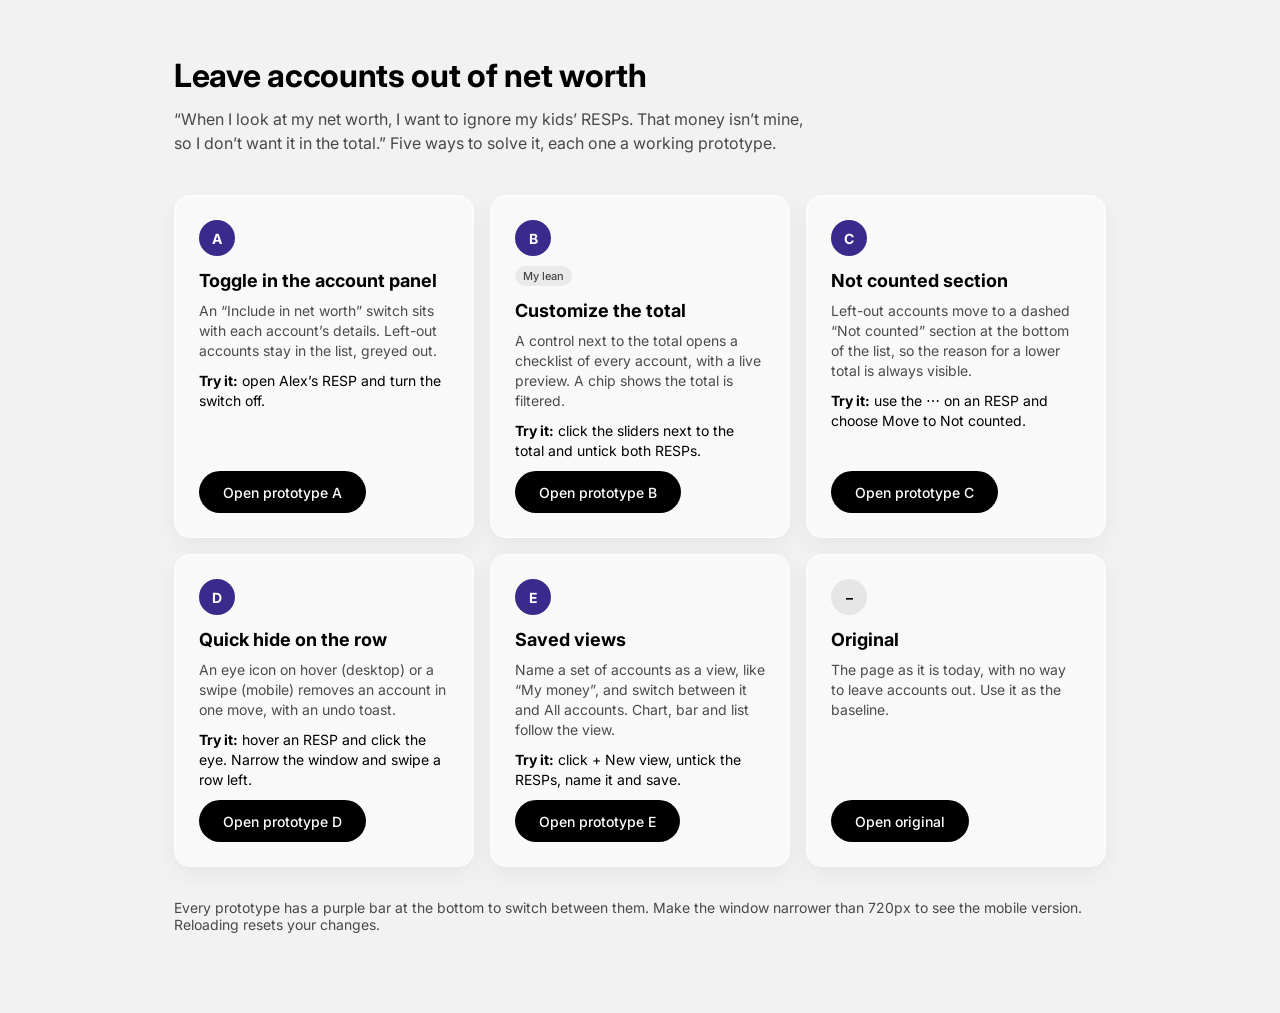
==== prototypes.html @ 56f31097 "Prototype five ways to leave accounts out of net worth A: switch in the account panel. B: customize-" ====
<!doctype html>
<html lang="en">
<head>
  <meta charset="utf-8">
  <meta name="viewport" content="width=device-width, initial-scale=1">
  <title>Exclude accounts prototypes</title>
  <link rel="preconnect" href="https://fonts.googleapis.com">
  <link rel="stylesheet" href="https://fonts.googleapis.com/css2?family=Inter:wght@400;500;700&display=swap">
  <link rel="stylesheet" href="styles.css">
  <style>
    .launcher { max-width: 980px; margin: 0 auto; padding: 56px 24px 80px; }
    .launcher h1 { font-size: 32px; font-weight: 700; letter-spacing: -0.3px; }
    .problem { max-width: 640px; margin-top: 12px; font-size: 16px; line-height: 24px; color: var(--text-muted); }
    .grid { display: grid; grid-template-columns: repeat(auto-fill, minmax(280px, 1fr)); gap: 16px; margin-top: 40px; }
    .proto { display: flex; flex-direction: column; gap: 10px; padding: 24px; }
    .proto .letter {
      width: 36px; height: 36px; display: grid; place-items: center;
      border-radius: 50%; background: #3a2a8c; color: #fff; font-weight: 700;
    }
    .proto.is-original .letter { background: rgba(0, 0, 0, 0.08); color: var(--text); }
    .proto h2 { font-size: 18px; font-weight: 700; margin-top: 4px; }
    .proto p { font-size: 14px; line-height: 20px; color: var(--text-muted); }
    .proto .try { color: var(--text); }
    .proto .try b { font-weight: 700; }
    .proto .btn-dark { margin-top: auto; align-self: flex-start; display: inline-flex; align-items: center; text-decoration: none; }
    .proto .meta { display: flex; gap: 6px; flex-wrap: wrap; }
    .proto .tag { margin: 0; }
    .tip { margin-top: 32px; font-size: 14px; color: var(--text-muted); }
  </style>
</head>
<body>
  <main class="launcher">
    <h1>Leave accounts out of net worth</h1>
    <p class="problem">“When I look at my net worth, I want to ignore my kids’ RESPs. That money isn’t mine, so I don’t want it in the total.” Five ways to solve it, each one a working prototype.</p>

    <div class="grid">
      <article class="card proto">
        <span class="letter">A</span>
        <h2>Toggle in the account panel</h2>
        <p>An “Include in net worth” switch sits with each account’s details. Left-out accounts stay in the list, greyed out.</p>
        <p class="try"><b>Try it:</b> open Alex’s RESP and turn the switch off.</p>
        <a class="btn-dark" href="index.html?v=a">Open prototype A</a>
      </article>

      <article class="card proto">
        <span class="letter">B</span>
        <div class="meta"><span class="tag">My lean</span></div>
        <h2>Customize the total</h2>
        <p>A control next to the total opens a checklist of every account, with a live preview. A chip shows the total is filtered.</p>
        <p class="try"><b>Try it:</b> click the sliders next to the total and untick both RESPs.</p>
        <a class="btn-dark" href="index.html?v=b">Open prototype B</a>
      </article>

      <article class="card proto">
        <span class="letter">C</span>
        <h2>Not counted section</h2>
        <p>Left-out accounts move to a dashed “Not counted” section at the bottom of the list, so the reason for a lower total is always visible.</p>
        <p class="try"><b>Try it:</b> use the ⋯ on an RESP and choose Move to Not counted.</p>
        <a class="btn-dark" href="index.html?v=c">Open prototype C</a>
      </article>

      <article class="card proto">
        <span class="letter">D</span>
        <h2>Quick hide on the row</h2>
        <p>An eye icon on hover (desktop) or a swipe (mobile) removes an account in one move, with an undo toast.</p>
        <p class="try"><b>Try it:</b> hover an RESP and click the eye. Narrow the window and swipe a row left.</p>
        <a class="btn-dark" href="index.html?v=d">Open prototype D</a>
      </article>

      <article class="card proto">
        <span class="letter">E</span>
        <h2>Saved views</h2>
        <p>Name a set of accounts as a view, like “My money”, and switch between it and All accounts. Chart, bar and list follow the view.</p>
        <p class="try"><b>Try it:</b> click + New view, untick the RESPs, name it and save.</p>
        <a class="btn-dark" href="index.html?v=e">Open prototype E</a>
      </article>

      <article class="card proto is-original">
        <span class="letter">–</span>
        <h2>Original</h2>
        <p>The page as it is today, with no way to leave accounts out. Use it as the baseline.</p>
        <a class="btn-dark" href="index.html?v=original">Open original</a>
      </article>
    </div>

    <p class="tip">Every prototype has a purple bar at the bottom to switch between them. Make the window narrower than 720px to see the mobile version. Reloading resets your changes.</p>
  </main>
</body>
</html>
---- styles.css ----
/* Values below were measured from the live Wealthsimple net worth page.
   Wealthsimple Sans is their own font, so Inter stands in for it. */

:root {
  --font: "Wealthsimple Sans", "Inter", -apple-system, BlinkMacSystemFont, sans-serif;

  --page-bg: #f2f2f2;
  --card-bg: #f9f9f9;
  --card-border: #ffffff;
  --card-shadow: 0 8px 24px rgba(0, 0, 0, 0.05);
  --radius-card: 16px;

  --text: #000000;
  --text-strong: #1a1a1a;
  --text-muted: rgba(0, 0, 0, 0.7);
  --text-subtle: rgba(0, 0, 0, 0.5);
  --divider: rgba(0, 0, 0, 0.06);

  --pill-shadow:
    -1.33px 0 0 -0.83px #a0a0a0,
    1.33px 0 0 -0.83px #a0a0a0,
    0 0 0 0.5px #d7d7d7,
    0 6.5px 6px 0.5px rgba(0, 0, 0, 0.016);

  --chart-line: #2f7d3a;
  --notification: #c02416;

  --sidebar-w: 64px;
  --content-w: 760px;
}

* { box-sizing: border-box; }

body {
  margin: 0;
  font-family: var(--font);
  font-size: 14px;
  color: var(--text);
  background: var(--page-bg);
  -webkit-font-smoothing: antialiased;
}

button { font: inherit; color: inherit; cursor: pointer; }
h1, h2, h3, p { margin: 0; }

svg {
  width: 20px;
  height: 20px;
  fill: none;
  stroke: currentColor;
  stroke-width: 1.8;
  stroke-linecap: round;
  stroke-linejoin: round;
  flex-shrink: 0;
}
svg.filled { fill: currentColor; stroke: none; }

/* ---------- Sidebar (desktop) ---------- */

.sidebar {
  position: fixed;
  inset: 0 auto 0 0;
  width: var(--sidebar-w);
  display: flex;
  flex-direction: column;
  align-items: center;
  padding: 24px 0;
  gap: 32px;
}
.logo {
  font-family: Georgia, "Times New Roman", serif;
  font-weight: 700;
  font-size: 30px;
  color: var(--text);
  text-decoration: none;
  letter-spacing: -3px;
}
.sidebar-icons, .sidebar-bottom {
  display: flex;
  flex-direction: column;
  align-items: center;
  gap: 14px;
}
.sidebar-bottom { margin-top: auto; }
.nav-icon {
  position: relative;
  width: 36px;
  height: 36px;
  display: grid;
  place-items: center;
  border: 0;
  border-radius: 10px;
  background: transparent;
}
.nav-icon svg { width: 18px; height: 18px; }
.nav-icon:hover, .nav-icon.is-active { background: rgba(0, 0, 0, 0.06); }
.nav-icon.has-dot::after {
  content: "";
  position: absolute;
  top: 6px;
  right: 7px;
  width: 7px;
  height: 7px;
  border-radius: 50%;
  background: var(--notification);
}
.avatar {
  width: 24px;
  height: 24px;
  border-radius: 50%;
  display: grid;
  place-items: center;
  font-size: 11px;
  font-weight: 700;
  color: #fff;
  background: #7c6cf2;
  box-shadow: 0 0 0 5px #fff;
  margin-top: 8px;
}

/* ---------- Page layout ---------- */

.page { padding: 24px 32px 64px calc(var(--sidebar-w) + 32px); }
.page-title { font-size: 16px; font-weight: 700; line-height: 22px; margin-bottom: 48px; }

.layout { display: flex; gap: 32px; align-items: flex-start; }
.content { flex: 0 1 var(--content-w); min-width: 0; display: flex; flex-direction: column; gap: 48px; }
.aside { flex: 0 0 340px; margin-left: auto; position: sticky; top: 24px; margin-top: -40px; }

/* ---------- Summary + chart ---------- */

.total-row { display: flex; align-items: center; gap: 14px; }
.total { font-size: 32px; font-weight: 700; line-height: 38px; letter-spacing: -0.3px; }
.hide-btn { border: 0; background: none; padding: 4px; color: var(--text-muted); }
.hide-btn svg { width: 18px; height: 18px; }
.change { margin-top: 4px; font-size: 14px; font-weight: 500; min-height: 20px; }
.change.up { color: var(--chart-line); }
.change.down { color: var(--notification); }

.chart { position: relative; height: 220px; margin-top: 32px; border-bottom: 1px solid var(--divider); }
.chart svg { width: 100%; height: 100%; display: block; overflow: visible; }
.chart .line { stroke: var(--chart-line); stroke-width: 1.6; fill: none; }
.chart .hover-line { stroke: rgba(0, 0, 0, 0.2); stroke-width: 1; }
.chart-tip {
  position: absolute;
  top: -28px;
  transform: translateX(-50%);
  font-size: 12px;
  font-weight: 500;
  white-space: nowrap;
  pointer-events: none;
  color: var(--text-muted);
}
.chart-small { height: 220px; margin-top: 24px; }

.ranges { display: flex; gap: 4px; padding: 15px 0; }
.range {
  border: 0;
  background: none;
  padding: 6px 8px;
  border-radius: 8px;
  font-size: 14px;
  font-weight: 700;
  line-height: 20px;
  color: var(--text-subtle);
}
.range:hover { color: var(--text); }
.range.is-active { color: var(--text); background: rgba(0, 0, 0, 0.08); }

/* ---------- Section headers + pills ---------- */

.section-head {
  display: flex;
  align-items: center;
  justify-content: space-between;
  gap: 12px;
  margin-bottom: 16px;
}
.section-head h2 { font-size: 25px; font-weight: 700; line-height: 30px; letter-spacing: -0.25px; }
.head-actions { display: flex; gap: 12px; }

.pill {
  display: inline-flex;
  align-items: center;
  gap: 8px;
  height: 40px;
  padding: 0 16px;
  border: 0;
  border-radius: 1000px;
  background: #fff;
  box-shadow: var(--pill-shadow);
  font-size: 14px;
  font-weight: 500;
  color: var(--text-strong);
}
.pill svg { width: 16px; height: 16px; }
.pill .chev { width: 14px; height: 14px; }
.pill:hover { background: #fafafa; }
.pill-small { height: 28px; padding: 0 8px 0 12px; font-size: 12px; gap: 4px; }

.select { position: relative; }
.select select {
  appearance: none;
  border: 0;
  background: transparent;
  font: inherit;
  color: inherit;
  padding-right: 4px;
  cursor: pointer;
  outline: none;
}

/* ---------- Cards ---------- */

.card {
  background: var(--card-bg);
  border: 1px solid var(--card-border);
  border-radius: var(--radius-card);
  box-shadow: var(--card-shadow);
}

.breakdown { padding: 24px; }
.card-label { font-size: 16px; font-weight: 700; line-height: 22px; color: var(--text-muted); }

.bar { display: flex; gap: 3px; height: 32px; margin: 18px 0 14px; }
.bar-seg { height: 100%; border-radius: 4px; transition: flex-grow 0.3s; min-width: 4px; }
.bar-seg:first-child { border-top-left-radius: 8px; border-bottom-left-radius: 8px; }
.bar-seg:last-child { border-top-right-radius: 8px; border-bottom-right-radius: 8px; }

.legend { list-style: none; margin: 0; padding: 0; display: flex; flex-direction: column; gap: 10px; }
.legend li { display: flex; align-items: center; gap: 10px; font-weight: 700; line-height: 20px; letter-spacing: 0.14px; }
.legend .amount { margin-left: auto; }
.dot { width: 10px; height: 10px; border-radius: 50%; flex-shrink: 0; }

/* Account groups */
#accounts { display: flex; flex-direction: column; gap: 16px; }

.group { padding: 0; overflow: hidden; }
.group-head {
  width: 100%;
  display: flex;
  align-items: center;
  gap: 12px;
  padding: 26px 26px 26px 26px;
  border: 0;
  background: none;
  text-align: left;
  font-weight: 700;
  font-size: 16px;
}
.group-head .amount { margin-left: auto; }
.group-head .chev { width: 16px; height: 16px; transition: transform 0.2s; }
.group.is-collapsed .chev { transform: rotate(180deg); }
.group-body { border-top: 1px solid var(--divider); padding: 12px 0 16px; }
.group.is-collapsed .group-body { display: none; }

/* Each account is a row: a foreground (the clickable account plus any
   action button) that can slide to reveal a swipe action behind it. */
.account-row { position: relative; margin: 0 8px; border-radius: 8px; overflow: hidden; }
.row-fg {
  position: relative;
  z-index: 1;
  display: flex;
  align-items: center;
  border-radius: 8px;
  background: var(--card-bg);
  transition: transform 0.2s ease-out;
  touch-action: pan-y;
}
.row-fg:hover { background: #f2f2f2; }
.account {
  flex: 1;
  min-width: 0;
  display: flex;
  align-items: center;
  height: 78px;
  padding: 0 18px;
  border: 0;
  background: none;
  text-align: left;
}
.account-name { font-weight: 700; font-size: 15px; line-height: 20px; }
.account-type { font-size: 12px; line-height: 16px; letter-spacing: 0.18px; color: var(--text-subtle); margin-top: 2px; }
.account .amount { margin-left: auto; font-weight: 700; font-size: 15px; }

/* Flat list, used when sorting by balance */
.account-row.card { margin: 0; }
.account-row.card .row-fg { border-radius: var(--radius-card); }
.account-card { height: 104px; padding: 0 31px; }

/* Empty group: dashed, with a + button */
.group-empty {
  display: flex;
  align-items: center;
  justify-content: space-between;
  padding: 26px;
  border: 2px dashed rgba(0, 0, 0, 0.08);
  border-radius: var(--radius-card);
  font-weight: 700;
  font-size: 16px;
}
.round-btn {
  width: 36px;
  height: 36px;
  display: grid;
  place-items: center;
  border: 0;
  border-radius: 50%;
  background: rgba(0, 0, 0, 0.06);
}
.round-btn svg { width: 18px; height: 18px; }
.round-btn:hover { background: rgba(0, 0, 0, 0.1); }

/* Promo */
.promo { display: flex; gap: 16px; padding: 6px; align-items: center; }
.promo-art {
  width: 112px;
  height: 112px;
  flex-shrink: 0;
  border-radius: 12px;
  background:
    radial-gradient(circle at 22% 55%, #4f7d27 0 9%, transparent 10%),
    linear-gradient(135deg, transparent 40%, rgba(255, 196, 92, 0.85) 40% 62%, transparent 62%),
    linear-gradient(120deg, #e9e4f3 0 45%, #dfe9cf 45% 70%, #f5e3b8 70%),
    #eee;
}
.promo-title { font-size: 12px; font-weight: 700; line-height: 16px; letter-spacing: 0.18px; }
.promo-body { font-size: 12px; line-height: 16px; letter-spacing: 0.18px; color: var(--text-muted); margin-top: 6px; max-width: 210px; }
.promo-link {
  display: inline-flex;
  align-items: center;
  gap: 6px;
  margin-top: 10px;
  font-weight: 700;
  line-height: 20px;
  letter-spacing: 0.14px;
  color: var(--text);
  text-decoration: none;
}
.promo-link svg { width: 16px; height: 16px; }

/* ---------- Drawer ---------- */

.overlay {
  position: fixed;
  inset: 0;
  z-index: 20;
}
.backdrop {
  position: absolute;
  inset: 0;
  background: rgba(120, 120, 120, 0.45);
  backdrop-filter: blur(6px);
  -webkit-backdrop-filter: blur(6px);
}
.overlay[hidden] { display: none; }
.drawer {
  position: absolute;
  top: 0;
  right: 0;
  width: 432px;
  max-width: 100%;
  background: #fff;
  border-bottom-left-radius: 24px;
  padding: 72px 28px 0;
  box-shadow: 0 16px 40px rgba(0, 0, 0, 0.12);
  animation: slide-in 0.25s ease-out;
}
@keyframes slide-in { from { transform: translateX(40px); opacity: 0; } }
.close-btn { position: absolute; top: 18px; right: 18px; border: 0; background: none; padding: 6px; }
.drawer-type { font-size: 14px; font-weight: 500; color: var(--text-muted); }
.drawer-name { font-size: 19px; font-weight: 700; margin-top: 2px; }
.drawer-balance { font-size: 34px; font-weight: 700; margin-top: 28px; letter-spacing: -0.4px; }
.drawer-stats { margin: 48px 0 0; }
.drawer-stats div { display: flex; justify-content: space-between; padding: 12px 0; font-size: 14px; }
.drawer-stats div + div { border-top: 1px solid var(--divider); }
.drawer-stats dt { color: var(--text-muted); }
.drawer-stats dd { margin: 0; }
.drawer-actions {
  display: flex;
  justify-content: space-between;
  margin: 16px -28px 0;
  padding: 18px 28px 20px;
  border-top: 1px solid var(--divider);
}
.drawer-actions .pill { width: 130px; justify-content: center; }
.btn-dark {
  height: 42px;
  padding: 0 24px;
  border: 0;
  border-radius: 1000px;
  background: #000;
  color: #fff;
  font-weight: 500;
}

/* Hidden balances */
body.is-hidden .money { filter: blur(7px); user-select: none; }

/* ---------- Mobile ---------- */

.mobile-header, .tabbar, .mobile-only { display: none; }

@media (max-width: 720px) {
  .sidebar, .aside, .page-title, .head-actions { display: none; }

  .mobile-header {
    display: flex;
    align-items: center;
    justify-content: center;
    position: sticky;
    top: 0;
    z-index: 10;
    height: 72px;
    background: linear-gradient(var(--page-bg) 70%, rgba(242, 242, 242, 0));
  }
  .mobile-header h1 { font-size: 17px; font-weight: 700; }
  .back-btn {
    position: absolute;
    left: 16px;
    width: 48px;
    height: 48px;
    display: grid;
    place-items: center;
    border-radius: 50%;
    border: 1px solid rgba(0, 0, 0, 0.08);
    background: #fff;
  }

  .page { padding: 8px 16px 120px; }
  .content { gap: 32px; }
  .total { font-size: 28px; }
  .chart { height: 180px; }

  .breakdown .card-label { font-size: 15px; }
  .bar { height: 48px; margin: 22px 0 20px; }
  .bar-seg:first-child { border-top-left-radius: 10px; border-bottom-left-radius: 10px; }
  .bar-seg:last-child { border-top-right-radius: 10px; border-bottom-right-radius: 10px; }
  .legend { gap: 16px; }
  .legend li { font-weight: 400; font-size: 15px; color: var(--text-muted); }
  .legend .amount { color: var(--text); font-weight: 500; }

  .mobile-only { display: flex; flex-direction: column; gap: 20px; }
  .promo-mobile { position: relative; padding: 6px; align-items: stretch; }
  .promo-mobile .promo-art { width: 118px; height: auto; min-height: 136px; }
  .promo-mobile .promo-text { padding: 20px 40px 20px 0; }
  .promo-mobile .promo-title { font-size: 15px; }
  .promo-mobile .promo-body { font-size: 15px; line-height: 21px; max-width: none; }
  .promo-mobile .round-btn { position: absolute; right: 10px; bottom: 10px; }

  .tiles { display: grid; grid-template-columns: 1fr 1fr; gap: 12px; text-align: center; }
  .tiles span { display: block; font-weight: 700; font-size: 12px; margin-top: 12px; }
  .tile {
    width: 100%;
    height: 64px;
    display: grid;
    place-items: center;
    border: 1px solid #fff;
    border-radius: 16px;
    background: var(--card-bg);
    box-shadow: var(--card-shadow);
  }

  .section-head h2 { font-size: 24px; }
  .select { box-shadow: none; background: none; font-size: 15px; color: var(--text-muted); }

  .group-head { padding: 22px 20px; font-size: 16px; color: var(--text-muted); font-weight: 500; }
  .group-head .amount { color: var(--text); font-weight: 500; }
  .group-head .chev {
    width: 32px;
    height: 32px;
    padding: 8px;
    border-radius: 50%;
    background: rgba(0, 0, 0, 0.05);
  }
  .group-body { border-top: 0; padding-top: 0; }
  .account { height: 70px; padding: 0 12px; }
  .account-name { font-weight: 400; font-size: 16px; }
  .account-type { font-size: 14px; }
  .account .amount { font-weight: 400; font-size: 16px; }

  .tabbar {
    display: flex;
    position: fixed;
    left: 50%;
    bottom: 20px;
    z-index: 15;
    transform: translateX(-50%);
    gap: 4px;
    padding: 4px;
    border-radius: 1000px;
    background: rgba(255, 255, 255, 0.85);
    backdrop-filter: blur(14px);
    -webkit-backdrop-filter: blur(14px);
    box-shadow: 0 0 0 1px rgba(0, 0, 0, 0.06), 0 8px 24px rgba(0, 0, 0, 0.1);
  }
  .tab {
    width: 72px;
    height: 56px;
    display: grid;
    place-items: center;
    border: 0;
    border-radius: 1000px;
    background: none;
    color: rgba(0, 0, 0, 0.4);
  }
  .tab svg { width: 24px; height: 24px; }
  .tab.is-active { background: rgba(0, 0, 0, 0.07); color: var(--text); }

  .drawer { width: 100%; border-radius: 0 0 24px 24px; }
}

/* =========================================================
   Exclude-accounts prototypes (variants A to E)
   ========================================================= */

/* Accounts left out of the total */
.is-excluded .account-name,
.is-excluded .account .amount { color: var(--text-subtle); }
.tag {
  display: inline-block;
  margin-left: 8px;
  padding: 2px 8px;
  border-radius: 1000px;
  background: rgba(0, 0, 0, 0.06);
  color: var(--text-muted);
  font-size: 11px;
  font-weight: 500;
  line-height: 16px;
  vertical-align: 1px;
}

/* Icon button inside a row (D: eye, C: more) */
.row-action {
  width: 36px;
  height: 36px;
  margin-right: 12px;
  display: grid;
  place-items: center;
  border: 0;
  border-radius: 50%;
  background: none;
  color: var(--text-muted);
  opacity: 0;
}
.row-action svg { width: 18px; height: 18px; }
.row-action:hover { background: rgba(0, 0, 0, 0.07); color: var(--text); }
.row-fg:hover .row-action,
.row-action:focus-visible,
.is-excluded .row-action,
.row-action.always { opacity: 1; }

/* D: swipe action revealed behind the row on mobile */
.swipe-action {
  position: absolute;
  inset: 0 0 0 auto;
  width: 110px;
  border: 0;
  background: #1a1a1a;
  color: #fff;
  font-weight: 500;
  font-size: 14px;
  visibility: hidden;
}
.account-row.show-swipe .swipe-action { visibility: visible; }

/* B and E: total note under the change line */
.total-note { margin-top: 10px; }
.total-note:empty { display: none; }
.chip-btn {
  display: inline-flex;
  align-items: center;
  gap: 6px;
  height: 28px;
  padding: 0 12px;
  border: 0;
  border-radius: 1000px;
  background: rgba(59, 113, 204, 0.12);
  color: #23508f;
  font-size: 12px;
  font-weight: 700;
}
.chip-btn svg { width: 14px; height: 14px; }
.note-text { font-size: 13px; color: var(--text-muted); }

/* E: saved views */
.view-bar { display: flex; flex-wrap: wrap; align-items: center; gap: 8px; margin-bottom: 18px; }
.view-bar:empty { display: none; }
.view-pill {
  height: 32px;
  padding: 0 14px;
  border: 0;
  border-radius: 1000px;
  background: #fff;
  box-shadow: var(--pill-shadow);
  font-size: 13px;
  font-weight: 500;
}
.view-pill.is-active { background: #000; color: #fff; box-shadow: none; }
.view-pill.is-new { background: none; box-shadow: none; border: 1.5px dashed rgba(0, 0, 0, 0.18); color: var(--text-muted); }
.view-edit { border: 0; background: none; font-size: 13px; font-weight: 500; color: var(--text-muted); text-decoration: underline; }

/* C: Not counted section and row menu */
.not-counted {
  padding: 22px 8px 12px;
  border: 2px dashed rgba(0, 0, 0, 0.1);
  border-radius: var(--radius-card);
}
.not-counted .row-fg { background: none; }
.not-counted .row-fg:hover { background: rgba(0, 0, 0, 0.035); }
.nc-head { display: flex; align-items: flex-start; gap: 12px; padding: 0 18px 12px; }
.nc-title { font-weight: 700; font-size: 16px; }
.nc-sub { font-size: 12px; color: var(--text-subtle); margin-top: 4px; }
.nc-head .amount { margin-left: auto; font-weight: 700; font-size: 16px; color: var(--text-subtle); }
.group-note { padding: 18px 26px 22px; font-size: 13px; color: var(--text-subtle); }

.menu {
  position: absolute;
  z-index: 30;
  width: 210px;
  padding: 6px;
  border-radius: 12px;
  background: #fff;
  box-shadow: 0 0 0 1px rgba(0, 0, 0, 0.06), 0 12px 32px rgba(0, 0, 0, 0.14);
}
.menu button {
  width: 100%;
  padding: 10px 12px;
  border: 0;
  border-radius: 8px;
  background: none;
  text-align: left;
  font-size: 14px;
}
.menu button:hover { background: rgba(0, 0, 0, 0.05); }

/* A: include switch in the account panel */
.include-row {
  display: flex;
  align-items: center;
  gap: 16px;
  margin-top: 8px;
  padding: 14px 0;
  border-top: 1px solid var(--divider);
}
.include-title { font-weight: 700; font-size: 14px; }
.include-sub { font-size: 12px; line-height: 16px; color: var(--text-muted); margin-top: 3px; }
.switch {
  position: relative;
  flex-shrink: 0;
  width: 44px;
  height: 26px;
  margin-left: auto;
  border: 0;
  border-radius: 1000px;
  background: rgba(0, 0, 0, 0.18);
  transition: background 0.2s;
}
.switch::after {
  content: "";
  position: absolute;
  top: 3px;
  left: 3px;
  width: 20px;
  height: 20px;
  border-radius: 50%;
  background: #fff;
  box-shadow: 0 1px 3px rgba(0, 0, 0, 0.25);
  transition: transform 0.2s;
}
.switch[aria-checked="true"] { background: #000; }
.switch[aria-checked="true"]::after { transform: translateX(18px); }

/* B and E: account picker sheet */
.sheet {
  position: absolute;
  top: 50%;
  left: 50%;
  transform: translate(-50%, -50%);
  width: 480px;
  max-width: calc(100% - 32px);
  max-height: calc(100% - 64px);
  display: flex;
  flex-direction: column;
  border-radius: 20px;
  background: #fff;
  box-shadow: 0 16px 40px rgba(0, 0, 0, 0.16);
}
.sheet-head { display: flex; align-items: center; padding: 22px 24px 4px; }
.sheet-head h3 { font-size: 19px; font-weight: 700; }
.sheet-head .close-btn { position: static; margin-left: auto; }
.sheet-body { padding: 0 24px; overflow-y: auto; }
.sheet-preview {
  margin: 12px 0 8px;
  padding: 14px 16px;
  border-radius: 12px;
  background: var(--page-bg);
  font-size: 13px;
  color: var(--text-muted);
}
.sheet-preview strong { display: block; margin-top: 2px; font-size: 22px; color: var(--text); }
.sheet-group { margin-top: 16px; font-size: 12px; font-weight: 700; color: var(--text-subtle); letter-spacing: 0.3px; }
.check-row { display: flex; align-items: center; gap: 12px; padding: 12px 0; border-bottom: 1px solid var(--divider); cursor: pointer; }
.check-row input { width: 18px; height: 18px; accent-color: #000; margin: 0; }
.check-row .amount { margin-left: auto; font-weight: 500; }
.check-row.is-off .account-name, .check-row.is-off .amount { color: var(--text-subtle); }
.name-field { display: block; margin-top: 14px; font-size: 13px; font-weight: 500; }
.name-field input {
  display: block;
  width: 100%;
  height: 42px;
  margin-top: 6px;
  padding: 0 12px;
  border: 1px solid rgba(0, 0, 0, 0.15);
  border-radius: 10px;
  font: inherit;
  font-size: 15px;
}
.field-error { margin-top: 6px; font-size: 12px; color: var(--notification); }
.sheet-foot { display: flex; justify-content: space-between; gap: 12px; padding: 16px 24px 20px; border-top: 1px solid var(--divider); }

/* Undo toast */
.toast {
  position: fixed;
  z-index: 40;
  left: 50%;
  bottom: 104px;
  transform: translateX(-50%);
  display: flex;
  align-items: center;
  gap: 16px;
  padding: 12px 14px 12px 18px;
  border-radius: 14px;
  background: #1a1a1a;
  color: #fff;
  font-size: 14px;
  white-space: nowrap;
  box-shadow: 0 8px 24px rgba(0, 0, 0, 0.2);
}
.toast[hidden] { display: none; }
.toast button { border: 0; background: none; color: #9cc1ff; font-weight: 700; }

/* Prototype switcher (not part of the design) */
.switcher {
  position: fixed;
  z-index: 50;
  left: 50%;
  bottom: 20px;
  transform: translateX(-50%);
  display: flex;
  align-items: center;
  gap: 14px;
  padding: 8px 16px 8px 8px;
  border-radius: 1000px;
  background: #3a2a8c;
  color: #fff;
  font-size: 13px;
  box-shadow: 0 8px 24px rgba(58, 42, 140, 0.35);
  white-space: nowrap;
}
.sw-buttons { display: flex; gap: 4px; }
.sw-btn {
  min-width: 32px;
  height: 32px;
  padding: 0 10px;
  display: grid;
  place-items: center;
  border-radius: 1000px;
  color: #fff;
  text-decoration: none;
  font-weight: 700;
  background: rgba(255, 255, 255, 0.12);
}
.sw-btn:hover { background: rgba(255, 255, 255, 0.24); }
.sw-btn.is-active { background: #fff; color: #3a2a8c; }
.sw-hint b { font-weight: 700; margin-right: 4px; }
.sw-hint { opacity: 0.9; }

@media (max-width: 720px) {
  .row-action.d-eye { display: none; }
  .is-excluded .row-action.d-eye { display: grid; }
  .row-fg { user-select: none; -webkit-user-select: none; }
  .not-counted { padding: 18px 0 8px; }

  .sheet {
    top: auto;
    bottom: 0;
    left: 0;
    transform: none;
    width: 100%;
    max-width: none;
    max-height: 88%;
    border-radius: 24px 24px 0 0;
  }

  .toast { bottom: 100px; }

  .switcher {
    position: static;
    transform: none;
    flex-direction: column;
    align-items: stretch;
    gap: 8px;
    margin: 8px 16px 0;
    padding: 10px;
    border-radius: 16px;
    white-space: normal;
  }
  .sw-buttons { justify-content: space-between; }
  .sw-hint { padding: 0 4px; font-size: 12px; }
}
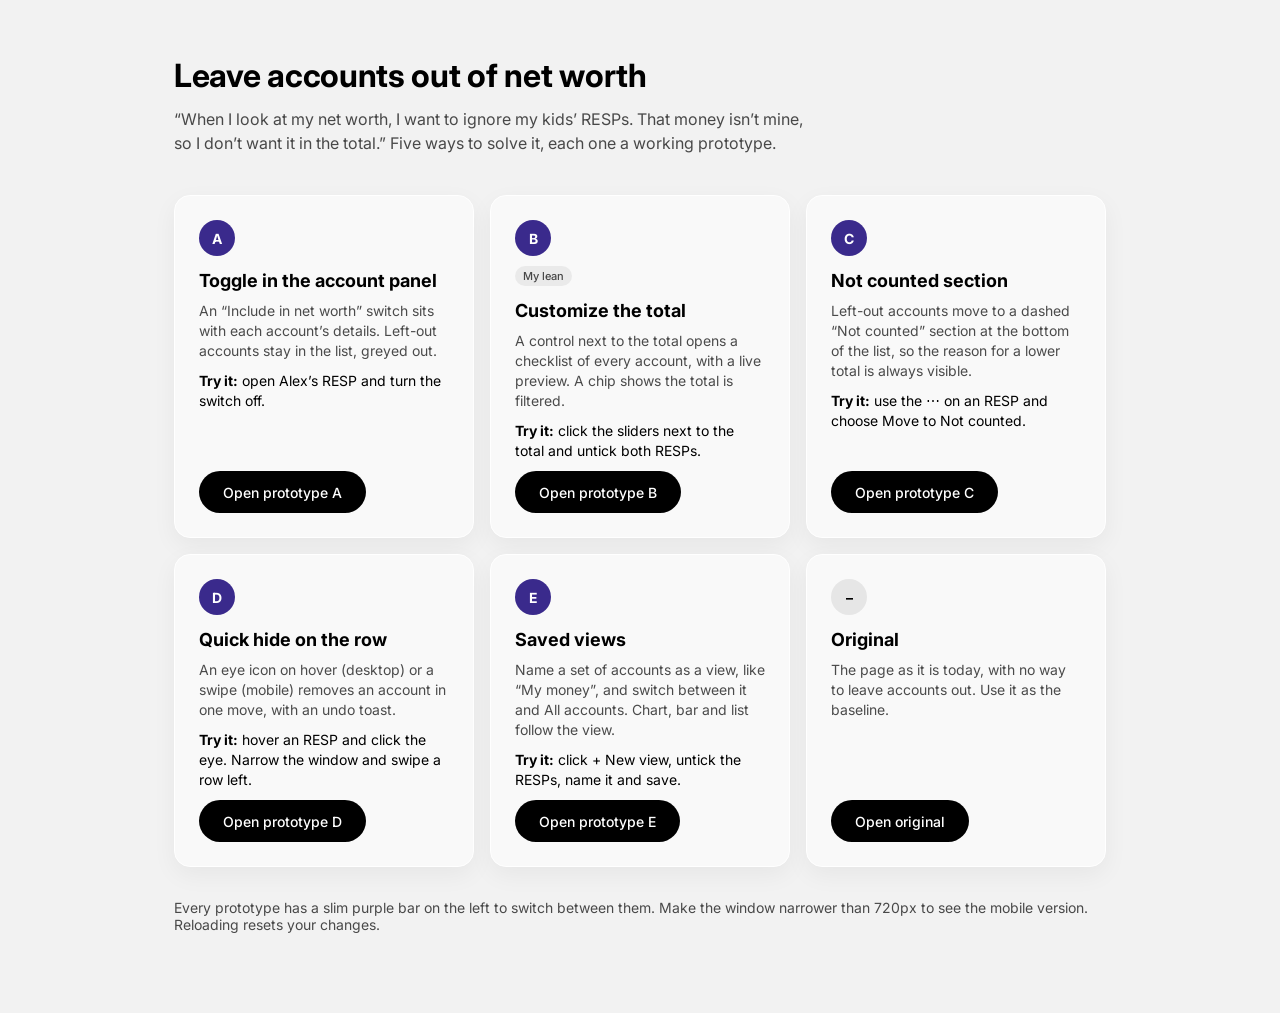
==== commit d6fcf6fc: "Move prototype switcher into the sidebar and drop its descriptions Keeps the switcher clear of the p" ====
--- a/prototypes.html
+++ b/prototypes.html
@@ -83,7 +83,7 @@
       </article>
     </div>
 
-    <p class="tip">Every prototype has a purple bar at the bottom to switch between them. Make the window narrower than 720px to see the mobile version. Reloading resets your changes.</p>
+    <p class="tip">Every prototype has a slim purple bar on the left to switch between them. Make the window narrower than 720px to see the mobile version. Reloading resets your changes.</p>
   </main>
 </body>
 </html>
--- a/styles.css
+++ b/styles.css
@@ -724,7 +724,7 @@
   position: fixed;
   z-index: 40;
   left: 50%;
-  bottom: 104px;
+  bottom: 32px;
   transform: translateX(-50%);
   display: flex;
   align-items: center;
@@ -740,41 +740,34 @@
 .toast[hidden] { display: none; }
 .toast button { border: 0; background: none; color: #9cc1ff; font-weight: 700; }
 
-/* Prototype switcher (not part of the design) */
+/* Prototype switcher (not part of the design): a slim column in the
+   sidebar, below the nav icons, so it never covers the page. */
 .switcher {
   position: fixed;
   z-index: 50;
-  left: 50%;
-  bottom: 20px;
-  transform: translateX(-50%);
-  display: flex;
-  align-items: center;
-  gap: 14px;
-  padding: 8px 16px 8px 8px;
+  left: 12px;
+  top: 330px;
+  display: flex;
+  flex-direction: column;
+  gap: 4px;
+  padding: 4px;
   border-radius: 1000px;
   background: #3a2a8c;
-  color: #fff;
-  font-size: 13px;
-  box-shadow: 0 8px 24px rgba(58, 42, 140, 0.35);
-  white-space: nowrap;
-}
-.sw-buttons { display: flex; gap: 4px; }
+}
 .sw-btn {
-  min-width: 32px;
+  width: 32px;
   height: 32px;
-  padding: 0 10px;
   display: grid;
   place-items: center;
-  border-radius: 1000px;
+  border-radius: 50%;
   color: #fff;
   text-decoration: none;
+  font-size: 12px;
   font-weight: 700;
   background: rgba(255, 255, 255, 0.12);
 }
 .sw-btn:hover { background: rgba(255, 255, 255, 0.24); }
 .sw-btn.is-active { background: #fff; color: #3a2a8c; }
-.sw-hint b { font-weight: 700; margin-right: 4px; }
-.sw-hint { opacity: 0.9; }
 
 @media (max-width: 720px) {
   .row-action.d-eye { display: none; }
@@ -798,14 +791,8 @@
   .switcher {
     position: static;
     transform: none;
-    flex-direction: column;
-    align-items: stretch;
-    gap: 8px;
+    flex-direction: row;
+    justify-content: space-between;
     margin: 8px 16px 0;
-    padding: 10px;
-    border-radius: 16px;
-    white-space: normal;
   }
-  .sw-buttons { justify-content: space-between; }
-  .sw-hint { padding: 0 4px; font-size: 12px; }
-}
+}
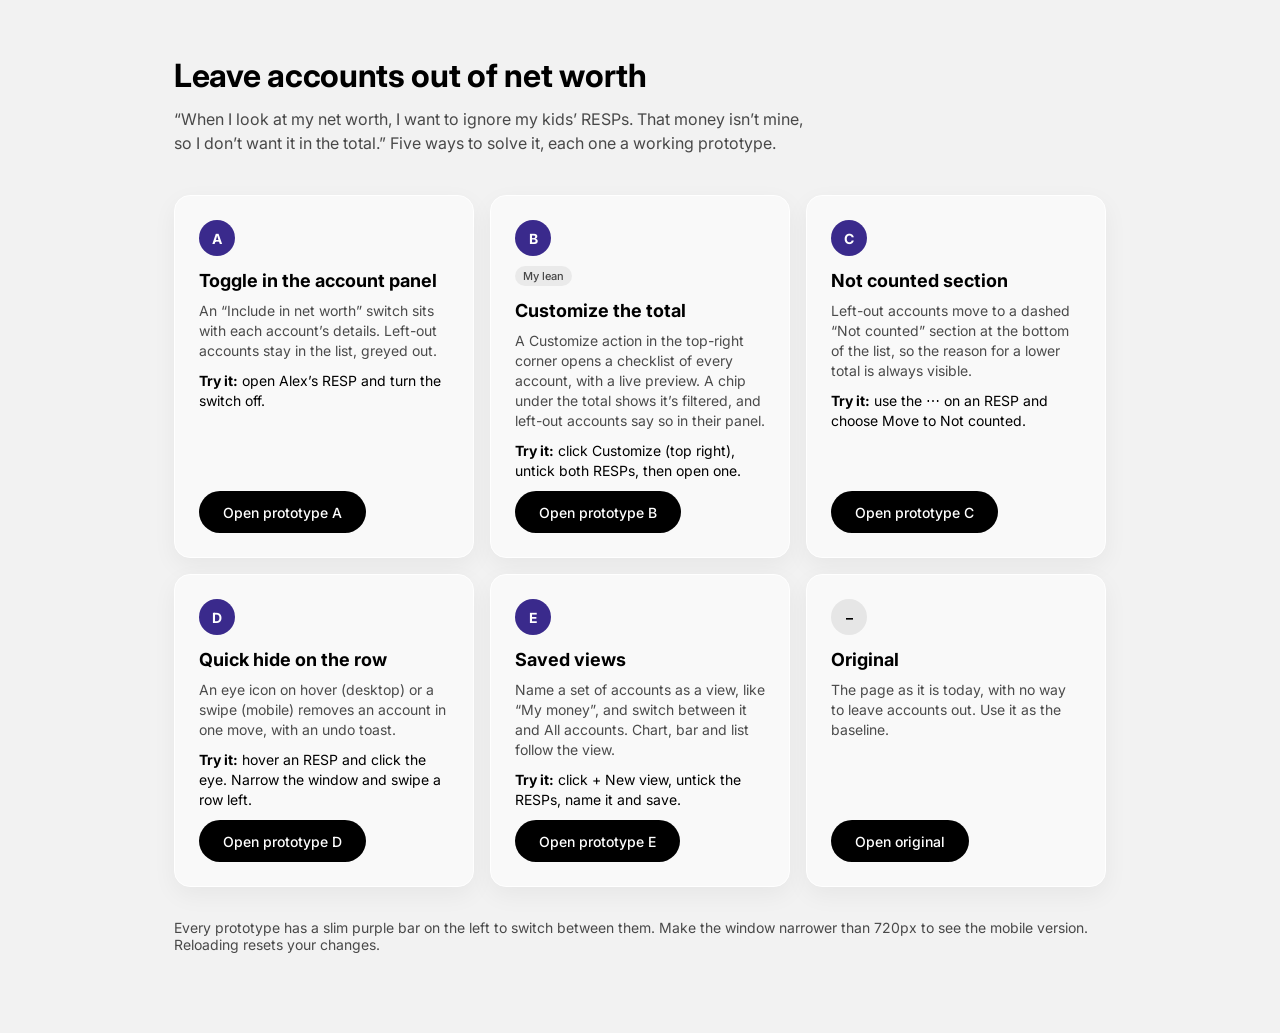
==== commit ab4542ec: "Refine option B: Customize as a top-right page action Desktop gets a Customize pill in the page head" ====
--- a/prototypes.html
+++ b/prototypes.html
@@ -46,8 +46,8 @@
         <span class="letter">B</span>
         <div class="meta"><span class="tag">My lean</span></div>
         <h2>Customize the total</h2>
-        <p>A control next to the total opens a checklist of every account, with a live preview. A chip shows the total is filtered.</p>
-        <p class="try"><b>Try it:</b> click the sliders next to the total and untick both RESPs.</p>
+        <p>A Customize action in the top-right corner opens a checklist of every account, with a live preview. A chip under the total shows it’s filtered, and left-out accounts say so in their panel.</p>
+        <p class="try"><b>Try it:</b> click Customize (top right), untick both RESPs, then open one.</p>
         <a class="btn-dark" href="index.html?v=b">Open prototype B</a>
       </article>
 
--- a/styles.css
+++ b/styles.css
@@ -121,11 +121,16 @@
 /* ---------- Page layout ---------- */
 
 .page { padding: 24px 32px 64px calc(var(--sidebar-w) + 32px); }
-.page-title { font-size: 16px; font-weight: 700; line-height: 22px; margin-bottom: 48px; }
+.page-head { display: flex; align-items: center; gap: 12px; min-height: 48px; margin-bottom: 32px; }
+.page-title { font-size: 16px; font-weight: 700; line-height: 22px; }
+.page-actions { display: flex; gap: 10px; margin-left: auto; }
+.page-actions:empty { display: none; }
+.page-actions .pill { height: 48px; padding: 0 20px; font-size: 15px; }
+.page-actions .pill svg { width: 18px; height: 18px; }
 
 .layout { display: flex; gap: 32px; align-items: flex-start; }
 .content { flex: 0 1 var(--content-w); min-width: 0; display: flex; flex-direction: column; gap: 48px; }
-.aside { flex: 0 0 340px; margin-left: auto; position: sticky; top: 24px; margin-top: -40px; }
+.aside { flex: 0 0 340px; margin-left: auto; position: sticky; top: 24px; }
 
 /* ---------- Summary + chart ---------- */
 
@@ -402,7 +407,7 @@
 .mobile-header, .tabbar, .mobile-only { display: none; }
 
 @media (max-width: 720px) {
-  .sidebar, .aside, .page-title, .head-actions { display: none; }
+  .sidebar, .aside, .page-head, .head-actions { display: none; }
 
   .mobile-header {
     display: flex;
@@ -796,3 +801,24 @@
     margin: 8px 16px 0;
   }
 }
+
+/* B: the header action on mobile, a circle button like the pencil and gear */
+.header-actions { display: none; }
+@media (max-width: 720px) {
+  .header-actions { display: flex; position: absolute; right: 16px; }
+  .header-actions .back-btn { position: static; }
+}
+
+/* B: status line in the account panel */
+.status-line {
+  display: flex;
+  align-items: center;
+  gap: 8px;
+  margin-top: 8px;
+  padding: 14px 0;
+  border-top: 1px solid var(--divider);
+  font-size: 13px;
+  color: var(--text-muted);
+}
+.status-line svg { width: 16px; height: 16px; }
+.link-btn { margin-left: auto; border: 0; background: none; padding: 0; font-weight: 700; color: var(--text); text-decoration: underline; }
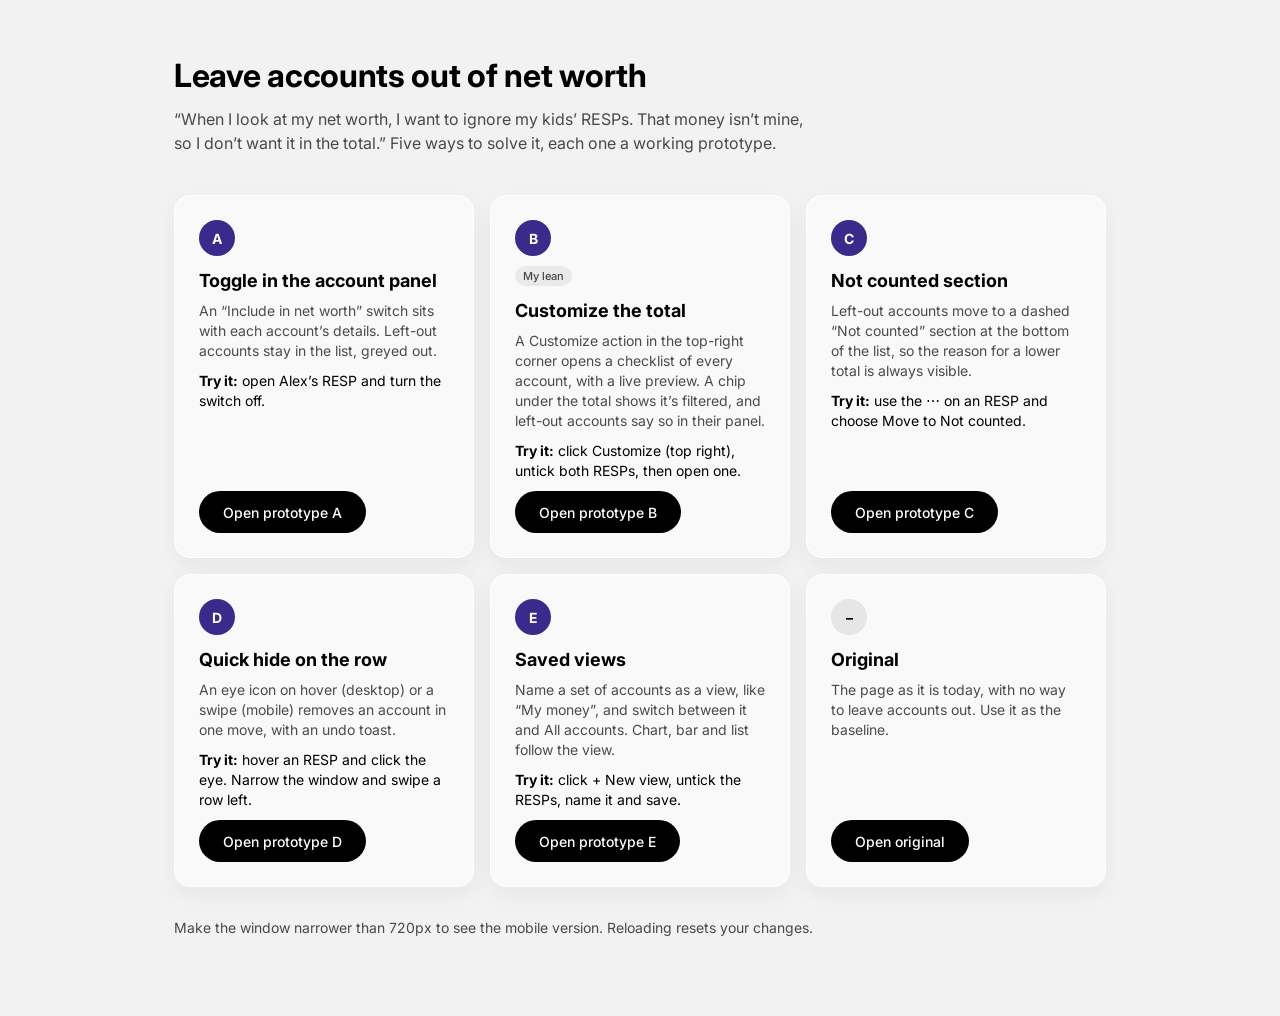
==== commit 2c015130: "Refine design B and make it the default - Customize is a 40px round icon button (1.5px stroke), top " ====
--- a/prototypes.html
+++ b/prototypes.html
@@ -83,7 +83,7 @@
       </article>
     </div>
 
-    <p class="tip">Every prototype has a slim purple bar on the left to switch between them. Make the window narrower than 720px to see the mobile version. Reloading resets your changes.</p>
+    <p class="tip">Make the window narrower than 720px to see the mobile version. Reloading resets your changes.</p>
   </main>
 </body>
 </html>
--- a/styles.css
+++ b/styles.css
@@ -121,16 +121,41 @@
 /* ---------- Page layout ---------- */
 
 .page { padding: 24px 32px 64px calc(var(--sidebar-w) + 32px); }
-.page-head { display: flex; align-items: center; gap: 12px; min-height: 48px; margin-bottom: 32px; }
+/* Sticky on desktop, like the mobile header, so the actions stay in reach */
+.page-head {
+  position: sticky;
+  top: 0;
+  z-index: 10;
+  display: flex;
+  align-items: center;
+  gap: 12px;
+  min-height: 48px;
+  margin: -24px -32px 16px;
+  padding: 20px 32px 20px;
+  background: linear-gradient(var(--page-bg) 75%, rgba(242, 242, 242, 0));
+}
 .page-title { font-size: 16px; font-weight: 700; line-height: 22px; }
 .page-actions { display: flex; gap: 10px; margin-left: auto; }
-.page-actions:empty { display: none; }
-.page-actions .pill { height: 48px; padding: 0 20px; font-size: 15px; }
-.page-actions .pill svg { width: 18px; height: 18px; }
+.page-actions .pill { font-size: 14px; }
+
+/* Round icon button, 40 x 40, like the gear on account pages */
+.icon-btn {
+  width: 40px;
+  height: 40px;
+  display: grid;
+  place-items: center;
+  border: 0;
+  border-radius: 50%;
+  background: #fff;
+  box-shadow: var(--pill-shadow);
+  color: var(--text-strong);
+}
+.icon-btn svg { width: 18px; height: 18px; stroke-width: 1.5; }
+.icon-btn:hover { background: #fafafa; }
 
 .layout { display: flex; gap: 32px; align-items: flex-start; }
 .content { flex: 0 1 var(--content-w); min-width: 0; display: flex; flex-direction: column; gap: 48px; }
-.aside { flex: 0 0 340px; margin-left: auto; position: sticky; top: 24px; }
+.aside { flex: 0 0 340px; margin-left: auto; position: sticky; top: 96px; }
 
 /* ---------- Summary + chart ---------- */
 
@@ -182,7 +207,6 @@
   margin-bottom: 16px;
 }
 .section-head h2 { font-size: 25px; font-weight: 700; line-height: 30px; letter-spacing: -0.25px; }
-.head-actions { display: flex; gap: 12px; }
 
 .pill {
   display: inline-flex;
@@ -407,7 +431,7 @@
 .mobile-header, .tabbar, .mobile-only { display: none; }
 
 @media (max-width: 720px) {
-  .sidebar, .aside, .page-head, .head-actions { display: none; }
+  .sidebar, .aside, .page-head { display: none; }
 
   .mobile-header {
     display: flex;
@@ -572,20 +596,22 @@
 /* B and E: total note under the change line */
 .total-note { margin-top: 10px; }
 .total-note:empty { display: none; }
+/* Same look as the row tag: grey and compact, but clickable */
 .chip-btn {
   display: inline-flex;
   align-items: center;
-  gap: 6px;
-  height: 28px;
-  padding: 0 12px;
+  gap: 4px;
+  height: 22px;
+  padding: 0 8px;
   border: 0;
   border-radius: 1000px;
-  background: rgba(59, 113, 204, 0.12);
-  color: #23508f;
-  font-size: 12px;
-  font-weight: 700;
-}
-.chip-btn svg { width: 14px; height: 14px; }
+  background: rgba(0, 0, 0, 0.06);
+  color: var(--text-muted);
+  font-size: 11px;
+  font-weight: 500;
+}
+.chip-btn svg { width: 12px; height: 12px; stroke-width: 1.5; }
+.chip-btn:hover { background: rgba(0, 0, 0, 0.1); color: var(--text); }
 .note-text { font-size: 13px; color: var(--text-muted); }
 
 /* E: saved views */
@@ -703,7 +729,7 @@
   font-size: 13px;
   color: var(--text-muted);
 }
-.sheet-preview strong { display: block; margin-top: 2px; font-size: 22px; color: var(--text); }
+.sheet-preview strong { display: block; margin-bottom: 2px; font-size: 22px; color: var(--text); }
 .sheet-group { margin-top: 16px; font-size: 12px; font-weight: 700; color: var(--text-subtle); letter-spacing: 0.3px; }
 .check-row { display: flex; align-items: center; gap: 12px; padding: 12px 0; border-bottom: 1px solid var(--divider); cursor: pointer; }
 .check-row input { width: 18px; height: 18px; accent-color: #000; margin: 0; }
@@ -745,35 +771,6 @@
 .toast[hidden] { display: none; }
 .toast button { border: 0; background: none; color: #9cc1ff; font-weight: 700; }
 
-/* Prototype switcher (not part of the design): a slim column in the
-   sidebar, below the nav icons, so it never covers the page. */
-.switcher {
-  position: fixed;
-  z-index: 50;
-  left: 12px;
-  top: 330px;
-  display: flex;
-  flex-direction: column;
-  gap: 4px;
-  padding: 4px;
-  border-radius: 1000px;
-  background: #3a2a8c;
-}
-.sw-btn {
-  width: 32px;
-  height: 32px;
-  display: grid;
-  place-items: center;
-  border-radius: 50%;
-  color: #fff;
-  text-decoration: none;
-  font-size: 12px;
-  font-weight: 700;
-  background: rgba(255, 255, 255, 0.12);
-}
-.sw-btn:hover { background: rgba(255, 255, 255, 0.24); }
-.sw-btn.is-active { background: #fff; color: #3a2a8c; }
-
 @media (max-width: 720px) {
   .row-action.d-eye { display: none; }
   .is-excluded .row-action.d-eye { display: grid; }
@@ -793,13 +790,6 @@
 
   .toast { bottom: 100px; }
 
-  .switcher {
-    position: static;
-    transform: none;
-    flex-direction: row;
-    justify-content: space-between;
-    margin: 8px 16px 0;
-  }
 }
 
 /* B: the header action on mobile, a circle button like the pencil and gear */
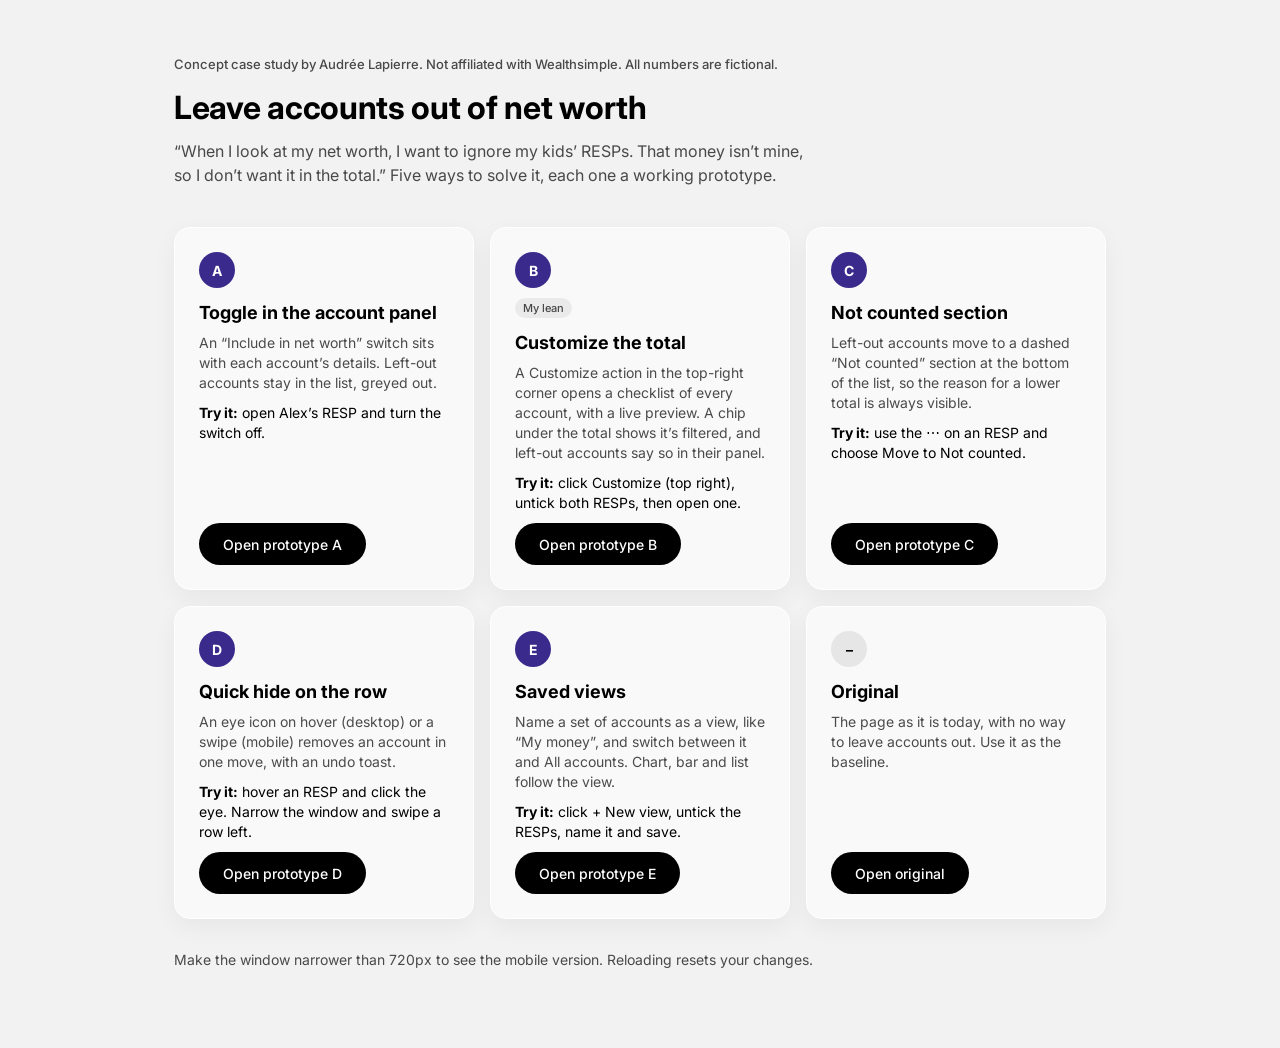
==== commit 93e0b598: "Add portfolio disclaimer and hide from search engines Adds a 'Concept case study, not affiliated wit" ====
--- a/prototypes.html
+++ b/prototypes.html
@@ -3,6 +3,7 @@
 <head>
   <meta charset="utf-8">
   <meta name="viewport" content="width=device-width, initial-scale=1">
+  <meta name="robots" content="noindex">
   <title>Exclude accounts prototypes</title>
   <link rel="preconnect" href="https://fonts.googleapis.com">
   <link rel="stylesheet" href="https://fonts.googleapis.com/css2?family=Inter:wght@400;500;700&display=swap">
@@ -30,6 +31,7 @@
 </head>
 <body>
   <main class="launcher">
+    <p class="concept-label">Concept case study by Audrée Lapierre. Not affiliated with Wealthsimple. All numbers are fictional.</p>
     <h1>Leave accounts out of net worth</h1>
     <p class="problem">“When I look at my net worth, I want to ignore my kids’ RESPs. That money isn’t mine, so I don’t want it in the total.” Five ways to solve it, each one a working prototype.</p>
 
--- a/styles.css
+++ b/styles.css
@@ -812,3 +812,23 @@
 }
 .status-line svg { width: 16px; height: 16px; }
 .link-btn { margin-left: auto; border: 0; background: none; padding: 0; font-weight: 700; color: var(--text); text-decoration: underline; }
+
+/* Portfolio disclaimer: a quiet pill, bottom right on desktop, top of the page on mobile */
+.concept-note {
+  position: fixed;
+  z-index: 15;
+  right: 20px;
+  bottom: 20px;
+  max-width: 300px;
+  padding: 8px 14px;
+  border-radius: 12px;
+  background: rgba(26, 26, 26, 0.88);
+  color: #fff;
+  font-size: 12px;
+  line-height: 16px;
+  text-decoration: none;
+}
+.concept-label { margin-bottom: 16px; font-size: 13px; font-weight: 500; color: var(--text-muted); }
+@media (max-width: 720px) {
+  .concept-note { position: static; display: block; max-width: none; margin: 8px 16px 0; text-align: center; }
+}
